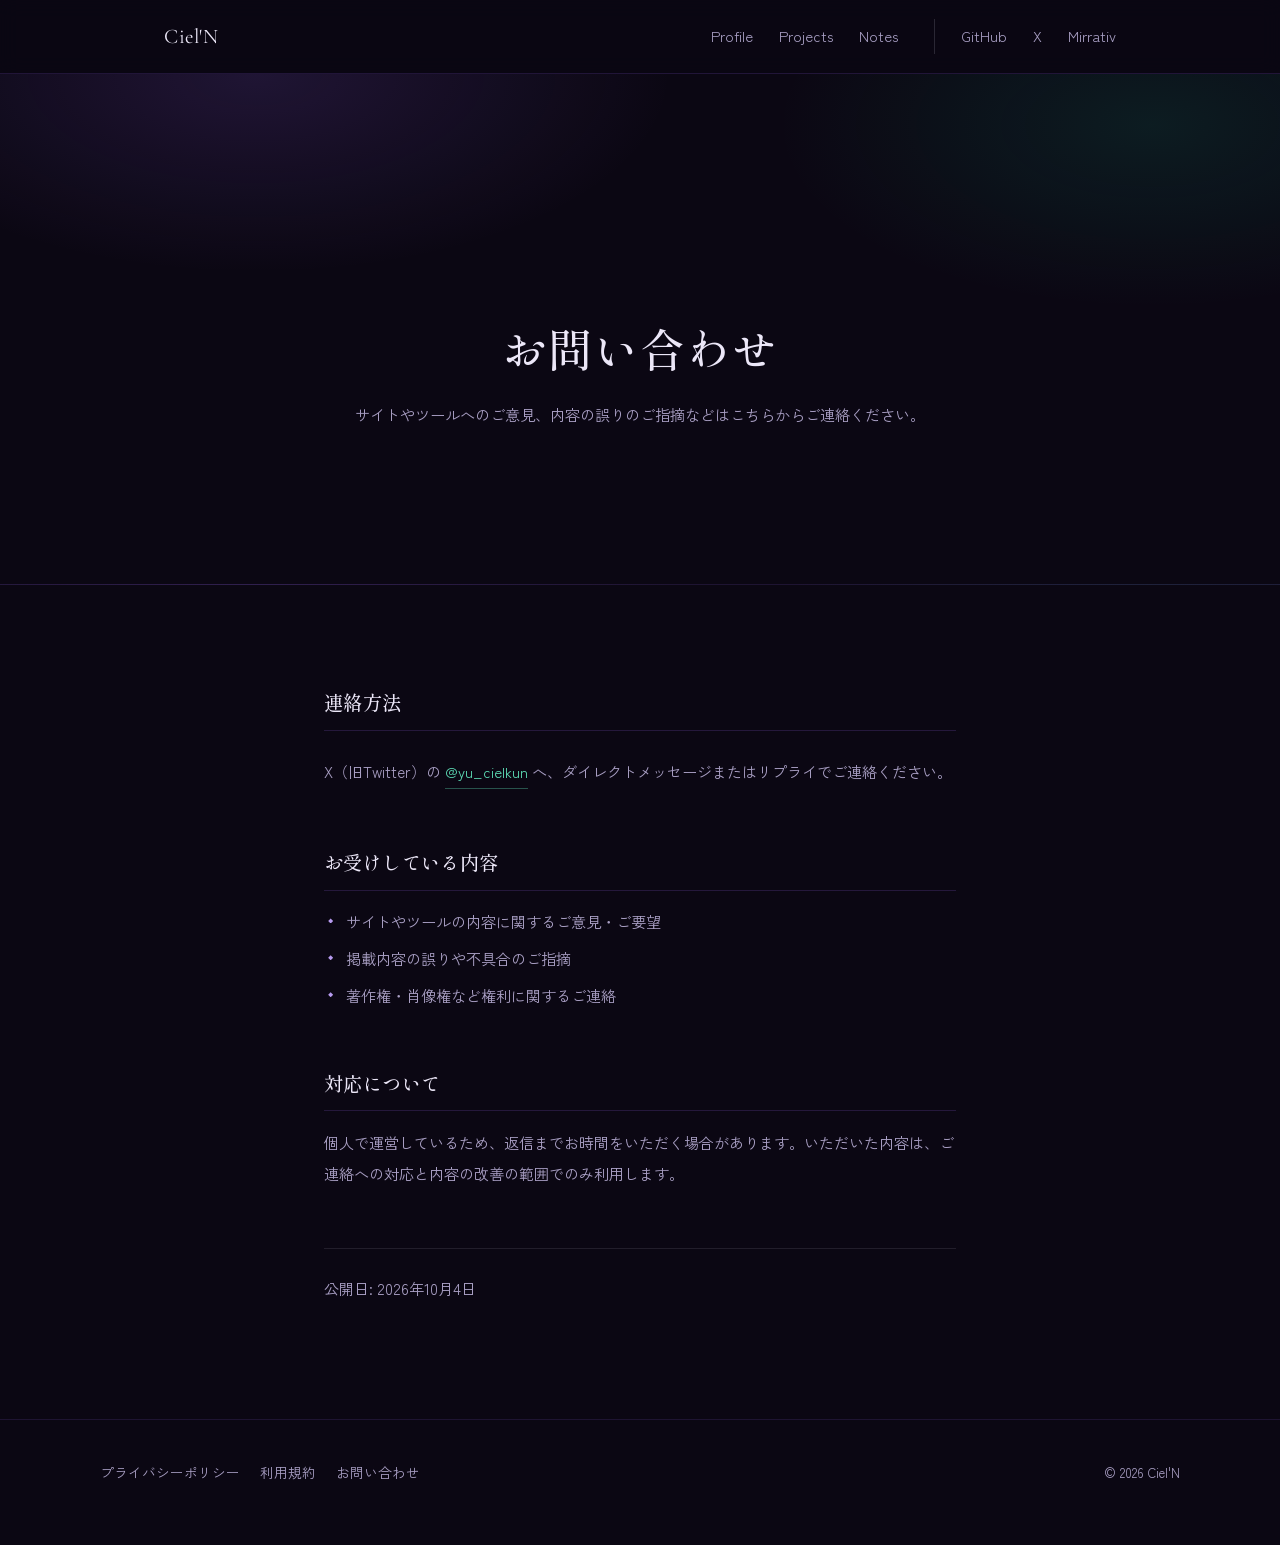
==== contact.html @ dd64aa6c "更新履歴機能を追加" ====
<!DOCTYPE html>
<html lang="ja">
<head>
<script>
  if ('scrollRestoration' in history) {
    history.scrollRestoration = 'manual';
  }
</script>
<!-- Google tag (gtag.js) -->
<script async src="https://www.googletagmanager.com/gtag/js?id=G-BKD9T5BP9D"></script>
<script>
  window.dataLayer = window.dataLayer || [];
  function gtag(){dataLayer.push(arguments);}
  gtag('js', new Date());
  gtag('config', 'G-BKD9T5BP9D');
</script>
<!-- Google AdSense -->
<script async src="https://pagead2.googlesyndication.com/pagead/js/adsbygoogle.js?client=ca-pub-3081263921605764"
crossorigin="anonymous"></script>

<meta charset="UTF-8">
<meta name="viewport" content="width=device-width, initial-scale=1.0">
<title>お問い合わせ | Ciel'N</title>
<meta name="description" content="Ciel'N公式サイトおよび各ツールへのご意見・誤りのご指摘・著作権に関するご連絡の窓口です。">
<meta property="og:title" content="お問い合わせ | Ciel'N">
<meta property="og:description" content="Ciel'N公式サイトおよび各ツールへのご意見・誤りのご指摘・著作権に関するご連絡の窓口です。">
<meta property="og:type" content="website">
<meta property="og:url" content="https://cieln.com/contact.html">
<link rel="apple-touch-icon" href="images/apple-touch-icon.jpg">
<link rel="preconnect" href="https://fonts.googleapis.com">
<link rel="preconnect" href="https://fonts.gstatic.com" crossorigin>
<link href="https://fonts.googleapis.com/css2?family=Cormorant+Garamond:wght@500;600&family=Shippori+Mincho:wght@500;600&family=Zen+Kaku+Gothic+New:wght@400;500;700&display=swap" rel="stylesheet">
<link rel="stylesheet" href="style.css">
</head>
<body data-no-intro>

<header class="nav">
  <div class="nav__inner">
    <a class="nav__logo" href="index.html">Ciel'N</a>
    <nav class="nav__main" aria-label="メインナビゲーション">
      <a href="profile.html">Profile</a>
      <a href="projects.html">Projects</a>
      <a href="notes.html">Notes</a>
    </nav>
    <nav class="nav__ext" aria-label="外部リンク">
      <a href="https://github.com/hack-w0r1d" target="_blank" rel="noopener">GitHub</a>
      <a href="https://x.com/yu_cielkun" target="_blank" rel="noopener">X</a>
      <a href="https://www.mirrativ.com/deep_link_preview?link=https%3A%2F%2Fws9f.adj.st%2Fuser%2F1740184%3Fadj_deep_link%3Dmirr%253A%252F%252F%252Fuser%252F1740184%253Fwhere%253Dprofile%26adj_fallback%3Dhttps%253A%252F%252Fwww.mirrativ.com%252Fuser%252F1740184%253Fwhere%253Dprofile%26adj_og_description%3DSweet%2Bdream%252C%2Bw0r1d%26adj_og_image%3Dhttps%253A%252F%252Fcdn.mirrativ.com%252Fmirrorman-prod%252Fimage%252Fprofile_image%252F3e6b91653a891d519828bbe897a68c832d57ffc4077de42a47c8c5a4ac16ef4f_m.jpeg%253F1788989863%26adj_og_title%3D%25E3%2581%2597%25E3%2581%2588%25E3%2582%258B%25E3%2582%2593%25E3%2580%2582%26adj_redirect_macos%3Dhttps%253A%252F%252Fwww.mirrativ.com%252Fuser%252F1740184%253Fwhere%253Dprofile%26adj_t%3D1pkihi8s_1pyfvurh%26where%3Dprofile" target="_blank" rel="noopener">Mirrativ</a>
    </nav>
    <button class="nav__toggle" aria-label="メニューを開く" aria-expanded="false">
      <span></span><span></span><span></span>
    </button>
  </div>
</header>

<section class="page-head">
  <div class="section-inner">
    <h1 class="page-head__title">お問い合わせ</h1>
    <p class="page-head__lead">サイトやツールへのご意見、内容の誤りのご指摘などはこちらからご連絡ください。</p>
  </div>
</section>

<section class="policy">
  <div class="section-inner">
    <h2>連絡方法</h2>
    <p>X（旧Twitter）の <a class="text-link" href="https://x.com/yu_cielkun" target="_blank" rel="noopener">@yu_cielkun</a> へ、ダイレクトメッセージまたはリプライでご連絡ください。</p>
    <!-- TODO: Googleフォームなど、SNSを使わない連絡手段を用意できたらここにリンクを追加してください -->
    <h2>お受けしている内容</h2>
    <ul>
      <li>サイトやツールの内容に関するご意見・ご要望</li>
      <li>掲載内容の誤りや不具合のご指摘</li>
      <li>著作権・肖像権など権利に関するご連絡</li>
    </ul>
    <h2>対応について</h2>
    <p>個人で運営しているため、返信までお時間をいただく場合があります。いただいた内容は、ご連絡への対応と内容の改善の範囲でのみ利用します。</p>
    <p class="policy__meta">公開日: 2026年10月4日</p>
  </div>
</section>

<footer class="site-footer">
  <div class="site-footer__inner">
    <nav class="site-footer__legal" aria-label="サイト情報">
      <a href="privacy.html">プライバシーポリシー</a>
      <a href="terms.html">利用規約</a>
      <a href="contact.html">お問い合わせ</a>
    </nav>
    <p class="site-footer__credit">© <span id="year"></span> Ciel'N</p>
  </div>
</footer>

<script src="script.js"></script>
</body>
</html>
---- style.css ----
/* ==========================================================================
   Ciel'N Portfolio — Design Tokens
   コンセプト: 「美しく幻想的で儚い魔法」
   ========================================================================== */
   :root {
    /* Color */
    --void: #0b0713;
    --void-deep: #050308;
    --dusk: #1c1430;
    --dusk-soft: #251a3d;
    --amethyst: #8b5ce0;
    --amethyst-soft: #b79bf0;
    --emerald: #14b787;
    --emerald-soft: #5fe0b8;
    --bloom: #f06fb0;
    --crystal: #ece7f8;
    --crystal-dim: #a99fc4;

    /* Type */
    --font-display-ja: "Shippori Mincho", serif;
    --font-display-en: "Cormorant Garamond", serif;
    --font-body: "Zen Kaku Gothic New", "Hiragino Sans", "Hiragino Kaku Gothic ProN", sans-serif;

    /* Layout */
    --max-width: 1080px;
    --edge: clamp(20px, 5vw, 64px);
    --nav-height: 65px;

    /* Motion */
    --ease-veil: cubic-bezier(0.22, 1, 0.36, 1);
  }

  /* ==========================================================================
     Base
     ========================================================================== */
  *, *::before, *::after { box-sizing: border-box; }

  html { scroll-behavior: smooth; }

  body {
    margin: 0;
    background: var(--void);
    color: var(--crystal);
    font-family: var(--font-body);
    font-size: 16px;
    line-height: 1.8;
    -webkit-font-smoothing: antialiased;
  }

  img { max-width: 100%; display: block; }
  a { color: inherit; text-decoration: none; }
  ul { list-style: none; margin: 0; padding: 0; }
  h1, h2, h3 { margin: 0; font-weight: 500; }
  p { margin: 0; }
  button { font: inherit; color: inherit; }

  :focus-visible {
    outline: 2px solid var(--emerald-soft);
    outline-offset: 3px;
  }

  .section-inner {
    max-width: var(--max-width);
    margin: 0 auto;
    padding: 100px var(--edge);
  }

  .prose {
    max-width: 38em;
  }

  h2 {
    font-family: var(--font-display-ja);
    font-size: clamp(1.6rem, 3vw, 2.1rem);
    margin-bottom: 24px;
    letter-spacing: .02em;
  }

  .text-link {
    display: inline-block;
    margin-top: 10px;
    font-size: .92rem;
    color: var(--emerald-soft);
    border-bottom: 1px solid rgba(95, 224, 184, .35);
    padding-bottom: 2px;
    transition: border-color .2s, color .2s;
  }
  .text-link:hover { color: var(--crystal); border-color: var(--crystal); }

  /* ==========================================================================
     Nav
     ========================================================================== */
  .nav {
    position: sticky;
    top: 0;
    z-index: 20;
    background: rgba(11, 7, 19, .72);
    backdrop-filter: blur(10px);
    border-bottom: 1px solid rgba(139, 92, 224, .18);
    transition: opacity 1s var(--ease-veil), transform 1s var(--ease-veil);
  }
  .nav.is-hidden {
    opacity: 0;
    transform: translateY(-12px);
    pointer-events: none;
  }

  .nav__inner {
    position: relative;
    max-width: var(--max-width);
    margin: 0 auto;
    padding: 18px var(--edge);
    display: flex;
    align-items: center;
    gap: 36px;
  }

  .nav__logo {
    font-family: var(--font-display-en);
    font-size: 1.3rem;
    letter-spacing: .03em;
    color: var(--crystal);
    margin-right: auto;
  }

  .nav__main, .nav__ext {
    display: flex;
    gap: 26px;
    font-size: .92rem;
  }

  .nav__main a, .nav__ext a {
    position: relative;
    padding: 4px 0;
    color: var(--crystal-dim);
    transition: color .2s;
  }
  .nav__main a:hover, .nav__ext a:hover { color: var(--emerald-soft); }

  .nav__main a::after {
    content: "";
    position: absolute;
    left: 0; bottom: 0;
    width: 0; height: 1px;
    background: var(--emerald-soft);
    transition: width .25s var(--ease-veil);
  }
  .nav__main a:hover::after { width: 100%; }

  .nav__ext {
    padding-left: 26px;
    border-left: 1px solid rgba(236, 231, 248, .15);
  }

  .nav__toggle {
    display: none;
    background: none;
    border: 0;
    padding: 8px;
    cursor: pointer;
    flex-direction: column;
    gap: 5px;
  }
  .nav__toggle span { width: 22px; height: 2px; background: var(--crystal); display: block; }

  @media (max-width: 760px) {
    .nav__main, .nav__ext { display: none; }
    .nav__toggle { display: inline-flex; }

    .nav.is-open .nav__main {
      display: flex;
      flex-direction: column;
      gap: 14px;
      position: absolute;
      top: 100%; left: 0; right: 0;
      padding: 16px var(--edge) 20px;
      background: var(--void-deep);
      border-bottom: 1px solid rgba(139, 92, 224, .18);
    }

    .nav ~ .hero { padding-top: 140px; }
  }

  /* ==========================================================================
     Hero — サイト内で唯一の演出的な動きを持たせる場所
     ========================================================================== */
  .hero {
    position: relative;
    min-height: calc(100vh - var(--nav-height, 65px));
    min-height: calc(100dvh - var(--nav-height, 65px));
    display: flex;
    align-items: center;
    justify-content: center;
    overflow: hidden;
    padding: 80px var(--edge);
    background:
      radial-gradient(60% 50% at 30% 20%, rgba(139, 92, 224, .35), transparent 60%),
      radial-gradient(55% 45% at 75% 70%, rgba(20, 183, 135, .28), transparent 60%),
      radial-gradient(40% 35% at 85% 15%, rgba(240, 111, 176, .18), transparent 65%),
      var(--void);
    background-size: 140% 140%, 140% 140%, 140% 140%, auto;
    animation: aurora-drift 26s ease-in-out infinite;
  }

  @keyframes aurora-drift {
    0%, 100% { background-position: 0% 0%, 100% 100%, 100% 0%, 0 0; }
    50% { background-position: 20% 15%, 80% 85%, 70% 20%, 0 0; }
  }

  .hero__veil { position: absolute; top: 0; right: 0; bottom: 0; left: 0; pointer-events: none; }

  .mote {
    position: absolute;
    left: var(--x); top: var(--y);
    width: 3px; height: 3px;
    border-radius: 50%;
    background: var(--crystal);
    box-shadow: 0 0 6px 1px var(--crystal);
    opacity: 0;
    animation:
      twinkle 6s ease-in-out var(--d) infinite,
      drift 14s ease-in-out var(--d) infinite;
  }

  @keyframes twinkle {
    0%, 100% { opacity: 0; }
    50% { opacity: var(--s, .6); }
  }
  @keyframes drift {
    0% { transform: translateY(0); }
    100% { transform: translateY(-40px); }
  }

  .hero__inner {
    position: relative;
    z-index: 1;
    max-width: 620px;
    text-align: center;
  }

  .hero__kicker {
    font-size: .95rem;
    color: var(--crystal-dim);
    margin-bottom: 18px;
    letter-spacing: .04em;
  }

  .hero__title {
    font-family: var(--font-display-en);
    font-size: clamp(3.2rem, 9vw, 6rem);
    font-weight: 600;
    letter-spacing: .02em;
    background: linear-gradient(100deg, var(--crystal) 30%, var(--amethyst-soft) 45%, var(--bloom) 52%, var(--crystal) 68%);
    background-size: 260% 100%;
    -webkit-background-clip: text;
    background-clip: text;
    color: transparent;
    animation: shimmer-once 2.6s var(--ease-veil) .3s 1 both;
  }

  @keyframes shimmer-once {
    0% { background-position: 100% 0; }
    100% { background-position: 0% 0; }
  }

  .hero__tagline {
    margin-top: 26px;
    font-size: 1.05rem;
    line-height: 2;
    color: var(--crystal);
  }
  .hero__tagline-group { margin: 0; }
  .hero__tagline-group + .hero__tagline-group { margin-top: .5em; }
  .hero__tagline-line { display: block; }

  .hero__char {
    display: inline-block;
    opacity: 0;
    animation: char-type .1s ease-out forwards;
  }
  @keyframes char-type {
    from { opacity: 0; }
    to { opacity: 1; }
  }

  .hero__cta {
    margin-top: 44px;
    display: flex;
    gap: 16px;
    justify-content: center;
    flex-wrap: wrap;
  }
  .hero__cta-btn {
    opacity: 0;
    filter: blur(6px);
    animation: btn-rise .8s var(--ease-veil) forwards;
  }
  @keyframes btn-rise {
    from { opacity: 0; filter: blur(6px); transform: translateY(6px); }
    to { opacity: 1; filter: blur(0); transform: translateY(0); }
  }

  /* ページ表示時に1回だけ使う汎用フェードイン(Profile/Projectsのpage-head・メインコンテンツ用)。
     下からの移動はなく、ぼかしのみで表示する */
  @keyframes blur-fade {
    from { opacity: 0; filter: blur(6px); }
    to { opacity: 1; filter: blur(0); }
  }
  .rise-in {
    opacity: 0;
    filter: blur(6px);
    animation: blur-fade 1s var(--ease-veil) forwards;
  }

  /* ==========================================================================
     Buttons
     ========================================================================== */
  .btn {
    position: relative;
    display: inline-flex;
    align-items: center;
    padding: 14px 30px;
    font-size: .95rem;
    clip-path: polygon(10px 0, 100% 0, 100% calc(100% - 10px), calc(100% - 10px) 100%, 0 100%, 0 10px);
    transition: transform .25s var(--ease-veil), box-shadow .25s var(--ease-veil), background .25s;
  }

  .btn--primary {
    background: linear-gradient(135deg, var(--amethyst), #6a3bc4);
    color: #fff;
    box-shadow: 0 0 0 1px rgba(139, 92, 224, .4), 0 8px 24px -8px rgba(139, 92, 224, .7);
  }
  .btn--primary:hover {
    transform: translateY(-2px);
    box-shadow: 0 0 0 1px rgba(139, 92, 224, .6), 0 14px 30px -10px rgba(139, 92, 224, .9);
  }

  .btn--ghost {
    background: transparent;
    color: var(--emerald-soft);
    box-shadow: inset 0 0 0 1px rgba(95, 224, 184, .5);
  }
  .btn--ghost:hover {
    box-shadow: inset 0 0 0 1px var(--emerald-soft);
    background: rgba(95, 224, 184, .08);
  }

  .btn__ring {
    position: absolute;
    inset: 0;
    width: 100%;
    height: 100%;
    pointer-events: none;
  }
  .btn__ring polygon {
    fill: none;
    stroke: var(--emerald-soft);
    stroke-width: 2;
    vector-effect: non-scaling-stroke;
    stroke-dasharray: 410;
    stroke-dashoffset: 410;
    transition: stroke-dashoffset .6s var(--ease-veil);
  }
  .btn--ghost:hover .btn__ring polygon,
  .btn--ghost:focus-visible .btn__ring polygon {
    stroke-dashoffset: 0;
  }

  /* ==========================================================================
     Scroll proximity（画面中央への近さで表示/非表示を連動させる）
     ========================================================================== */
  [data-proximity] {
    opacity: calc(var(--proximity, 1) * (1 - var(--vanish, 0)));
    filter: blur(calc((1 - var(--proximity, 1)) * 10px + var(--vanish, 0) * 14px));
    transform:
      translateY(calc((1 - var(--proximity, 1)) * 16px))
      scale(calc(1 - var(--vanish, 0) * 0.06));
    transition: opacity .4s var(--ease-veil), filter .4s var(--ease-veil), transform .4s var(--ease-veil);
  }

  /* Links: スクロールし直すたびに再生される、雲のようなふわっと表示 */
  .links h2 {
    opacity: 0;
    filter: blur(8px);
    transform: translateY(14px);
    transition: opacity 1.1s var(--ease-veil), filter 1.1s var(--ease-veil), transform 1.1s var(--ease-veil);
  }
  .links h2.is-visible {
    opacity: 1;
    filter: blur(0);
    transform: translateY(0);
  }

  .link-pills .pill {
    opacity: 0;
  }
  .link-pills .pill.is-visible {
    animation: pill-rise 2.3s linear 1 both;
  }
  .link-pills .pill:nth-child(1).is-visible { animation-delay: 0s; }
  .link-pills .pill:nth-child(2).is-visible { animation-delay: .4s; }
  .link-pills .pill:nth-child(3).is-visible { animation-delay: .8s; }
  @keyframes pill-rise {
    0% {
      opacity: 0;
      filter: blur(8px);
      transform: translateY(30px) scale(.86);
      animation-timing-function: cubic-bezier(0.16, 1, 0.3, 1);
    }
    28% {
      opacity: 1;
      filter: blur(0);
      transform: translateY(-10px) scale(1.04);
      animation-timing-function: cubic-bezier(0.215, 0.61, 0.355, 1);
    }
    100% { opacity: 1; filter: blur(0); transform: translateY(0) scale(1); }
  }

  /* ==========================================================================
     About teaser
     ========================================================================== */
  .about-teaser p { color: var(--crystal); }

  /* ==========================================================================
     Featured projects
     ========================================================================== */
  .card-grid {
    display: grid;
    grid-template-columns: repeat(auto-fit, minmax(240px, 1fr));
    gap: 28px;
    margin-top: 40px;
    margin-bottom: 36px;
    overflow-x: hidden;
  }

  .card {
    position: relative;
    padding: 32px 28px;
    background: linear-gradient(155deg, var(--dusk), var(--dusk-soft));
    clip-path: polygon(18px 0, 100% 0, 100% calc(100% - 18px), calc(100% - 18px) 100%, 0 100%, 0 18px);
    box-shadow: 0 0 0 1px rgba(139, 92, 224, .12);
    opacity: var(--slide-opacity, 1);
    transform: translateX(var(--slide-x, 0%)) translateY(var(--hover-y, 0px));
    transition: box-shadow .3s var(--ease-veil), transform .35s var(--ease-veil), opacity .35s var(--ease-veil);
  }
  .card:hover {
    --hover-y: -4px;
    box-shadow: 0 0 0 1px rgba(139, 92, 224, .35), 0 18px 40px -20px rgba(139, 92, 224, .6);
  }
  /* card-gridが2列以上になるタブレット/PCでは横スライドが隣のカードと重なるため、
     横移動をやめてフェードのみの表示にし、幻想的な雰囲気を出すため1枚ずつ
     順番に、ゆっくりフェードするようにする */
  @media (min-width: 761px) {
    .card {
      transform: translateY(var(--hover-y, 0px));
      transition: box-shadow .3s var(--ease-veil), transform .35s var(--ease-veil), opacity 2s var(--ease-veil);
    }
  }

  .card__mark {
    display: inline-block;
    width: 30px; height: 30px;
    margin-bottom: 18px;
    clip-path: polygon(50% 0, 100% 25%, 100% 75%, 50% 100%, 0 75%, 0 25%);
  }
  .card:nth-child(1) .card__mark { background: linear-gradient(135deg, var(--amethyst), var(--amethyst-soft)); }
  .card:nth-child(2) .card__mark { background: linear-gradient(135deg, var(--emerald), var(--emerald-soft)); }
  .card:nth-child(3) .card__mark { background: linear-gradient(135deg, var(--bloom), var(--amethyst-soft)); }
  .card:nth-child(4) .card__mark { background: linear-gradient(135deg, var(--emerald-soft), var(--bloom)); }

  .card h3 {
    font-family: var(--font-display-ja);
    font-size: 1.15rem;
    margin-bottom: 12px;
  }
  .card p {
    font-size: .92rem;
    color: var(--crystal-dim);
    line-height: 1.9;
    margin-bottom: 18px;
  }

  /* ==========================================================================
     Links
     ========================================================================== */
  .link-pills { display: flex; gap: 16px; flex-wrap: wrap; }

  .pill {
    padding: 12px 26px;
    font-size: .9rem;
    border: 1px solid rgba(139, 92, 224, .35);
    border-radius: 999px;
    color: var(--crystal);
    transition: border-color .2s, background .2s, transform .2s;
  }
  .pill:hover {
    border-color: var(--emerald-soft);
    background: rgba(95, 224, 184, .08);
    transform: translateY(-2px);
  }

  /* ==========================================================================
     Page head（サブページ用の落ち着いた見出しエリア／シャイン演出なし）
     ========================================================================== */
  .page-head {
    position: relative;
    padding: 140px var(--edge) 56px;
    background:
      radial-gradient(50% 60% at 20% 0%, rgba(139, 92, 224, .16), transparent 65%),
      radial-gradient(45% 55% at 90% 10%, rgba(20, 183, 135, .12), transparent 65%),
      var(--void);
    border-bottom: 1px solid rgba(139, 92, 224, .15);
  }

  .page-head__title {
    font-family: var(--font-display-ja);
    font-size: clamp(1.5rem, 6vw, 2.8rem);
    color: var(--crystal);
    letter-spacing: .02em;
    text-align: center;
    line-height: 1.5;
    text-wrap: balance;
    overflow-wrap: anywhere;
  }

  .page-head__lead {
    margin: 18px auto 0;
    max-width: 42em;
    color: var(--crystal-dim);
    font-size: .95rem;
    line-height: 1.9;
    text-align: center;
  }

  /* ==========================================================================
     Policy / legal content
     ========================================================================== */
  .policy .section-inner { max-width: 760px; }

  .policy h2 {
    font-family: var(--font-display-ja);
    font-size: 1.2rem;
    margin-top: 56px;
    margin-bottom: 16px;
    padding-bottom: 10px;
    border-bottom: 1px solid rgba(139, 92, 224, .2);
  }
  .policy h2:first-child { margin-top: 0; }

  .policy p {
    color: var(--crystal-dim);
    font-size: .95rem;
    line-height: 2;
    margin-bottom: 16px;
  }

  .policy a {
    color: var(--emerald-soft);
    border-bottom: 1px solid rgba(95, 224, 184, .35);
    transition: color .2s, border-color .2s;
  }
  .policy a:hover { color: var(--crystal); border-color: var(--crystal); }

  .policy ul {
    margin: 0 0 16px;
    padding-left: 1.4em;
  }
  .policy ul li {
    position: relative;
    color: var(--crystal-dim);
    font-size: .95rem;
    line-height: 1.9;
    margin-bottom: 8px;
    list-style: none;
  }
  .policy ul li::before {
    content: "";
    position: absolute;
    left: -1.2em; top: .75em;
    width: 5px; height: 5px;
    background: var(--amethyst-soft);
    clip-path: polygon(50% 0, 100% 50%, 50% 100%, 0 50%);
  }

  .policy__meta {
    margin-top: 60px;
    padding-top: 24px;
    border-top: 1px solid rgba(236, 231, 248, .1);
    font-size: .85rem;
    color: var(--crystal-dim);
  }

  /* ==========================================================================
     Project entries（Projectsページ）
     ========================================================================== */
  .project-list {
    display: flex;
    flex-direction: column;
  }

  .project-entry {
    padding: 44px 0;
    border-bottom: 1px solid rgba(139, 92, 224, .15);
  }
  .project-entry:first-child { padding-top: 0; }
  .project-entry:last-child { border-bottom: none; }

  .project-entry__title {
    font-family: var(--font-display-ja);
    font-size: 1.4rem;
    color: var(--crystal);
    margin-bottom: 8px;
  }

  .project-entry__tagline {
    color: var(--amethyst-soft);
    font-size: .95rem;
    margin-bottom: 18px;
  }

  .project-entry__body {
    color: var(--crystal-dim);
    font-size: .95rem;
    line-height: 2;
    max-width: 62em;
    margin-bottom: 20px;
  }

  .project-entry__tags {
    display: flex;
    gap: 10px;
    flex-wrap: wrap;
    margin-bottom: 18px;
  }
  .project-entry__tag {
    padding: 5px 14px;
    font-size: .78rem;
    border: 1px solid rgba(95, 224, 184, .3);
    color: var(--emerald-soft);
    border-radius: 999px;
  }

  .text-link--muted {
    color: var(--crystal-dim);
    border-bottom-color: rgba(169, 159, 196, .25);
    cursor: default;
  }
  .text-link--muted:hover {
    color: var(--crystal-dim);
    border-color: rgba(169, 159, 196, .25);
  }

  /* ==========================================================================
     Profile page
     ========================================================================== */
  .profile-section .section-inner {
    padding-top: 72px;
    padding-bottom: 72px;
    border-top: 1px solid rgba(139, 92, 224, .12);
  }
  .profile-section:first-of-type .section-inner { border-top: none; }

  .skill-group { margin-bottom: 40px; }
  .skill-group:last-child { margin-bottom: 0; }

  .skill-group__title {
    font-family: var(--font-display-ja);
    font-size: 1.05rem;
    color: var(--crystal);
    margin-bottom: 14px;
  }

  .skill-tags {
    display: flex;
    gap: 10px;
    flex-wrap: wrap;
    margin-bottom: 14px;
  }

  .tag-pill {
    padding: 5px 14px;
    font-size: .78rem;
    border: 1px solid rgba(95, 224, 184, .3);
    color: var(--emerald-soft);
    border-radius: 999px;
  }

  .skill-group p {
    color: var(--crystal-dim);
    font-size: .95rem;
    line-height: 1.9;
    max-width: 46em;
  }

  /* ==========================================================================
     Footer
     ========================================================================== */
  .site-footer {
    border-top: 1px solid rgba(139, 92, 224, .15);
    padding: 40px var(--edge) 60px;
  }

  .site-footer__inner {
    max-width: var(--max-width);
    margin: 0 auto;
    padding: 0;
    display: flex;
    justify-content: space-between;
    align-items: center;
    flex-wrap: wrap;
    gap: 16px;
  }

  .site-footer__legal {
    display: flex;
    gap: 20px;
    font-size: .85rem;
    color: var(--crystal-dim);
  }
  .site-footer__legal a:hover { color: var(--emerald-soft); }

  .site-footer__credit {
    font-size: .82rem;
    color: var(--crystal-dim);
  }

  /* ==========================================================================
     Motion preferences
     ========================================================================== */
  @media (prefers-reduced-motion: reduce) {
    html { scroll-behavior: auto; }
    .hero, .mote, .hero__title { animation: none !important; }
    .hero__title { background-position: 0 0; }
    .hero__char, .hero__cta-btn, .rise-in {
      animation: none !important;
      opacity: 1 !important;
      filter: none !important;
      transform: none !important;
    }
    .links h2,
    .link-pills .pill {
      transition: none !important;
      animation: none !important;
      opacity: 1 !important;
      filter: none !important;
      transform: none !important;
    }
    [data-proximity], .card {
      transition: none !important;
      opacity: 1 !important;
      filter: none !important;
      transform: none !important;
    }
    .nav {
      transition: none !important;
      opacity: 1 !important;
      transform: none !important;
    }
    .btn__ring polygon {
      transition: none !important;
      stroke-dashoffset: 0 !important;
    }
  }

  /* ==========================================================================
     Updates（更新履歴）
     ========================================================================== */
  .update-list { list-style: none; padding: 0; max-width: 760px; }
  .update-item {
    display: grid;
    grid-template-columns: 9.5em 1fr;
    gap: 2px 18px;
    padding: 14px 0;
    border-bottom: 1px solid rgba(139, 92, 224, .18);
  }
  .update-item time { grid-row: span 2; font-size: .85rem; color: var(--crystal-dim); }
  .update-item__tool { font-size: .88rem; color: var(--amethyst-soft); }
  .update-item__msg { color: var(--crystal); }
  .update-empty { color: var(--crystal-dim); }
  @media (max-width: 760px) {
    .update-item { grid-template-columns: 1fr; }
    .update-item time { grid-row: auto; }
  }
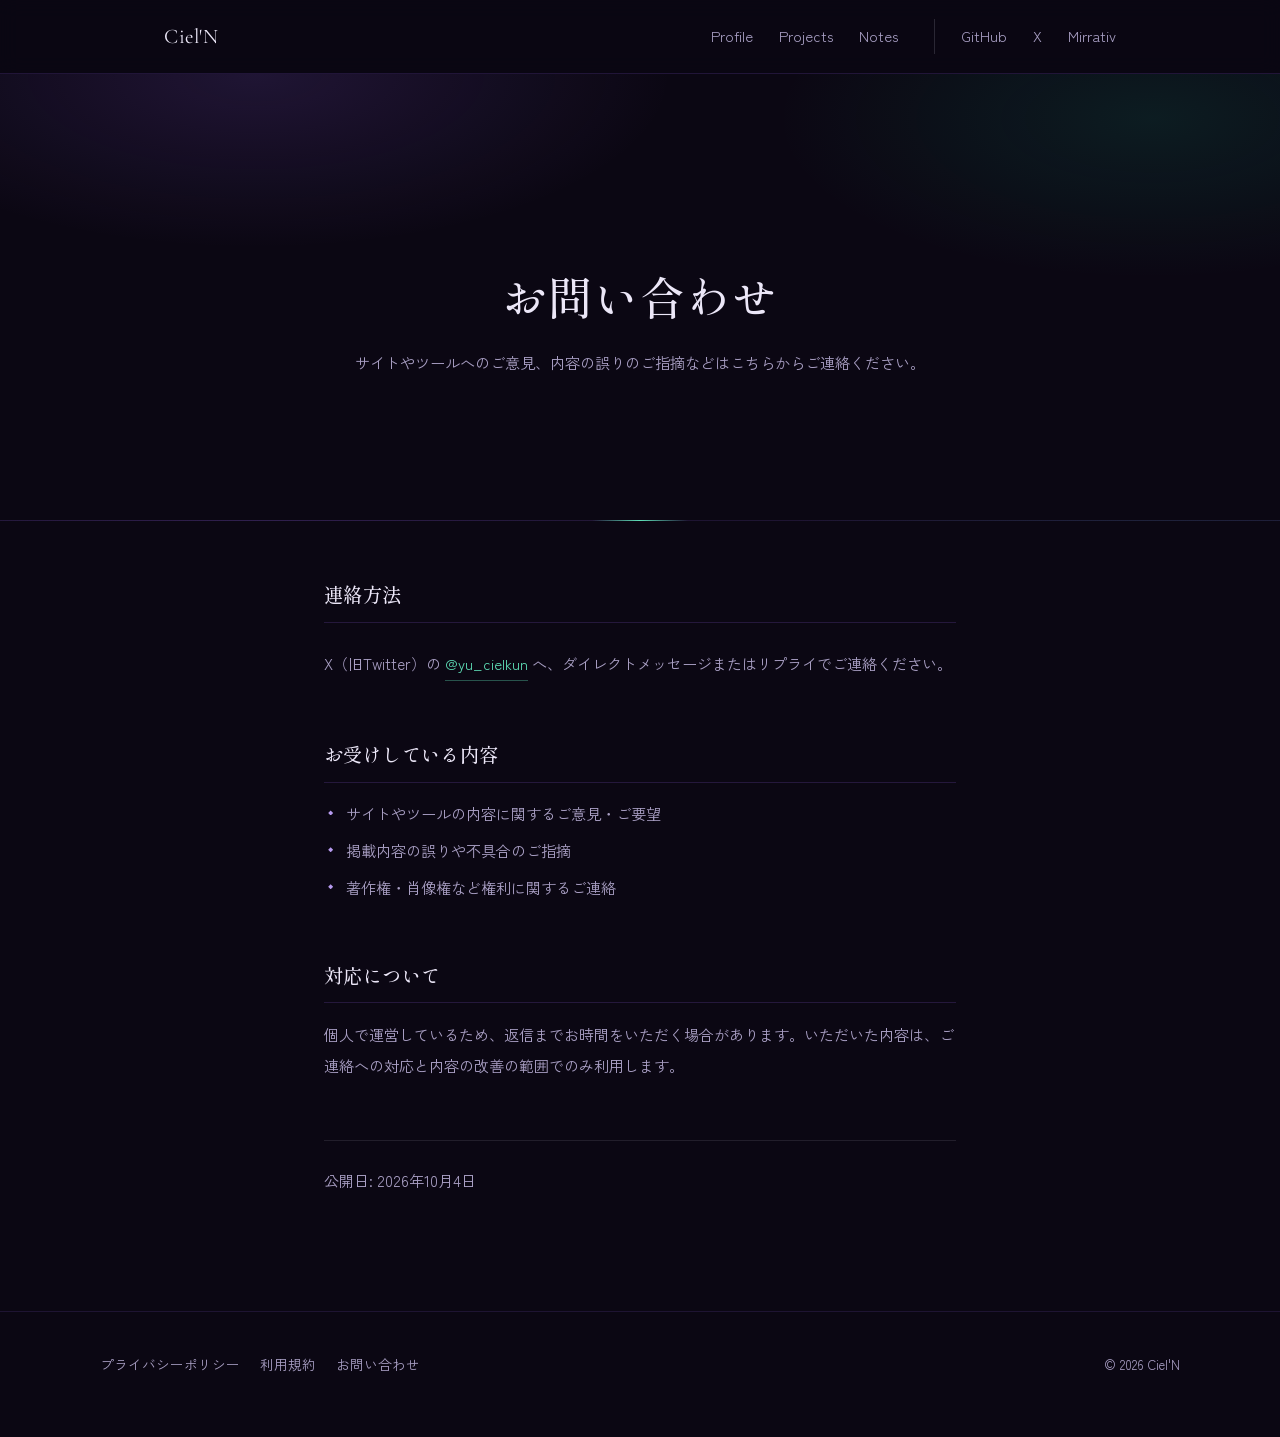
==== commit decdad8e: "各ページタイトルのレイアウト調整/Recent Updatesのエフェクト追加" ====
--- a/contact.html
+++ b/contact.html
@@ -30,7 +30,7 @@
 <link rel="preconnect" href="https://fonts.googleapis.com">
 <link rel="preconnect" href="https://fonts.gstatic.com" crossorigin>
 <link href="https://fonts.googleapis.com/css2?family=Cormorant+Garamond:wght@500;600&family=Shippori+Mincho:wght@500;600&family=Zen+Kaku+Gothic+New:wght@400;500;700&display=swap" rel="stylesheet">
-<link rel="stylesheet" href="style.css">
+<link rel="stylesheet" href="style.css?v=0.0.4">
 </head>
 <body data-no-intro>
 
@@ -88,6 +88,6 @@
   </div>
 </footer>
 
-<script src="script.js"></script>
+<script src="script.js?v=0.0.4"></script>
 </body>
 </html>
--- a/style.css
+++ b/style.css
@@ -504,13 +504,24 @@
      ========================================================================== */
   .page-head {
     position: relative;
-    padding: 140px var(--edge) 56px;
+    padding: clamp(56px, 9vw, 88px) var(--edge) clamp(32px, 5vw, 44px);
     background:
       radial-gradient(50% 60% at 20% 0%, rgba(139, 92, 224, .16), transparent 65%),
       radial-gradient(45% 55% at 90% 10%, rgba(20, 183, 135, .12), transparent 65%),
       var(--void);
     border-bottom: 1px solid rgba(139, 92, 224, .15);
   }
+  /* 下端中央に細いグラデーションのアクセントラインを置き、コンパクトでも締まった印象にする */
+  .page-head::after {
+    content: "";
+    position: absolute;
+    left: 50%; bottom: -1px;
+    width: 96px; height: 1px;
+    transform: translateX(-50%);
+    background: linear-gradient(90deg, transparent, var(--emerald-soft), transparent);
+  }
+  /* page-head直後のセクションは上余白を詰める(見出し下の余白が二重に積み上がるのを防ぐ) */
+  .page-head + section .section-inner { padding-top: 56px; }
 
   .page-head__title {
     font-family: var(--font-display-ja);
@@ -738,7 +749,8 @@
       transform: none !important;
     }
     .links h2,
-    .link-pills .pill {
+    .link-pills .pill,
+    [data-update-flow] .update-item {
       transition: none !important;
       animation: none !important;
       opacity: 1 !important;
@@ -781,3 +793,16 @@
     .update-item { grid-template-columns: 1fr; }
     .update-item time { grid-row: auto; }
   }
+
+  /* トップのRecent Updates: 新しい順に1件ずつ、雲のようにふわっと表示（スクロールし直すたびに再生） */
+  [data-update-flow] .update-item {
+    opacity: 0;
+    filter: blur(8px);
+    transform: translateY(14px);
+    transition: opacity 1.1s var(--ease-veil), filter 1.1s var(--ease-veil), transform 1.1s var(--ease-veil);
+  }
+  [data-update-flow] .update-item.is-visible {
+    opacity: 1;
+    filter: blur(0);
+    transform: translateY(0);
+  }
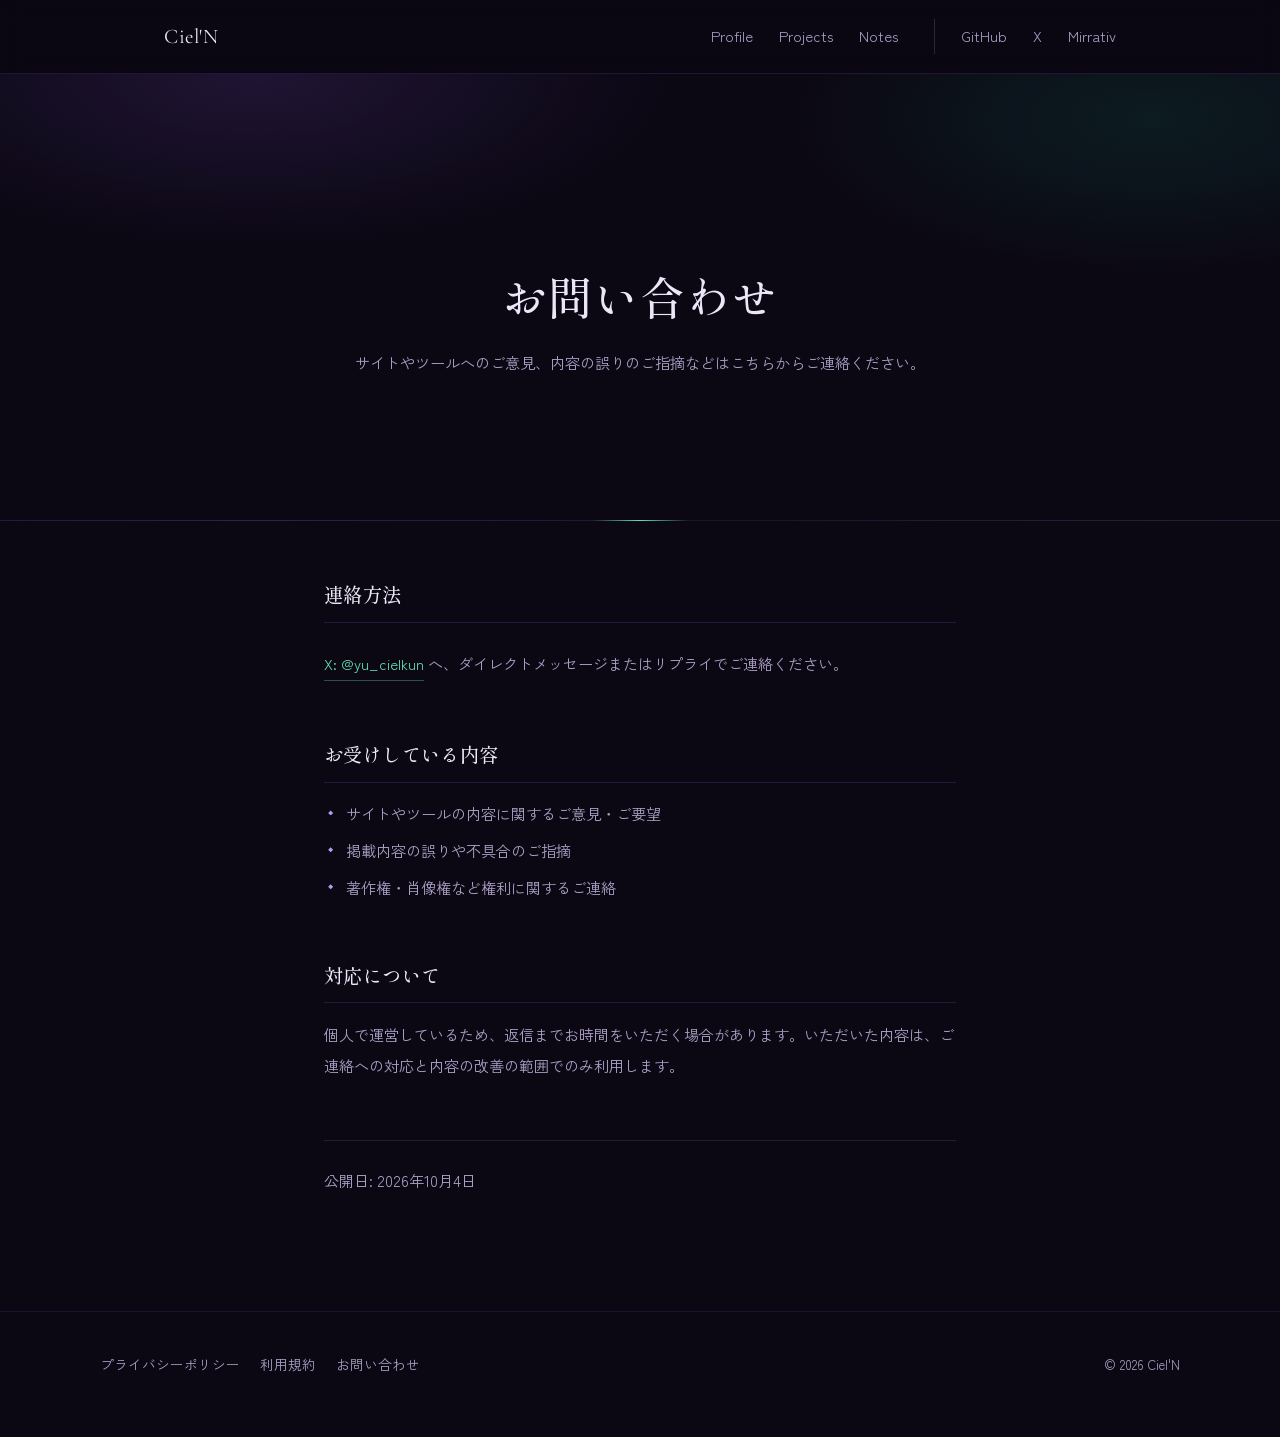
==== commit b5088fa8: "update:背景アニメーション修正" ====
--- a/contact.html
+++ b/contact.html
@@ -30,7 +30,7 @@
 <link rel="preconnect" href="https://fonts.googleapis.com">
 <link rel="preconnect" href="https://fonts.gstatic.com" crossorigin>
 <link href="https://fonts.googleapis.com/css2?family=Cormorant+Garamond:wght@500;600&family=Shippori+Mincho:wght@500;600&family=Zen+Kaku+Gothic+New:wght@400;500;700&display=swap" rel="stylesheet">
-<link rel="stylesheet" href="style.css?v=0.0.4">
+<link rel="stylesheet" href="style.css?v=0.0.6">
 </head>
 <body data-no-intro>
 
@@ -63,7 +63,7 @@
 <section class="policy">
   <div class="section-inner">
     <h2>連絡方法</h2>
-    <p>X（旧Twitter）の <a class="text-link" href="https://x.com/yu_cielkun" target="_blank" rel="noopener">@yu_cielkun</a> へ、ダイレクトメッセージまたはリプライでご連絡ください。</p>
+    <p><a class="text-link" href="https://x.com/yu_cielkun" target="_blank" rel="noopener">X: @yu_cielkun</a> へ、ダイレクトメッセージまたはリプライでご連絡ください。</p>
     <!-- TODO: Googleフォームなど、SNSを使わない連絡手段を用意できたらここにリンクを追加してください -->
     <h2>お受けしている内容</h2>
     <ul>
@@ -88,6 +88,6 @@
   </div>
 </footer>
 
-<script src="script.js?v=0.0.4"></script>
+<script src="script.js?v=0.0.6"></script>
 </body>
 </html>
--- a/style.css
+++ b/style.css
@@ -217,9 +217,11 @@
     background: var(--crystal);
     box-shadow: 0 0 6px 1px var(--crystal);
     opacity: 0;
+    /* driftはalternateで往復させる。片道のままinfiniteにすると、周期の終わりで
+       -40pxから0へ一瞬で戻り、星が見えている時(twinkleと周期が噛み合わない時)に瞬間移動して見える */
     animation:
       twinkle 6s ease-in-out var(--d) infinite,
-      drift 14s ease-in-out var(--d) infinite;
+      drift 14s ease-in-out var(--d) infinite alternate;
   }
 
   @keyframes twinkle {
@@ -665,11 +667,16 @@
      Profile page
      ========================================================================== */
   .profile-section .section-inner {
+    max-width: 760px;
     padding-top: 72px;
     padding-bottom: 72px;
     border-top: 1px solid rgba(139, 92, 224, .12);
   }
-  .profile-section:first-of-type .section-inner { border-top: none; }
+  /* 最初のセクションはpage-headの下線があるため上線を消す
+     (:first-of-typeはpage-head自体がsectionなので、profile-sectionには一致しない) */
+  .page-head + .profile-section .section-inner { border-top: none; }
+  /* 760pxの中央カラムいっぱいに本文を広げる(.proseの38em上限だとカラム内で左に寄る) */
+  .profile-section .prose { max-width: none; }
 
   .skill-group { margin-bottom: 40px; }
   .skill-group:last-child { margin-bottom: 0; }
